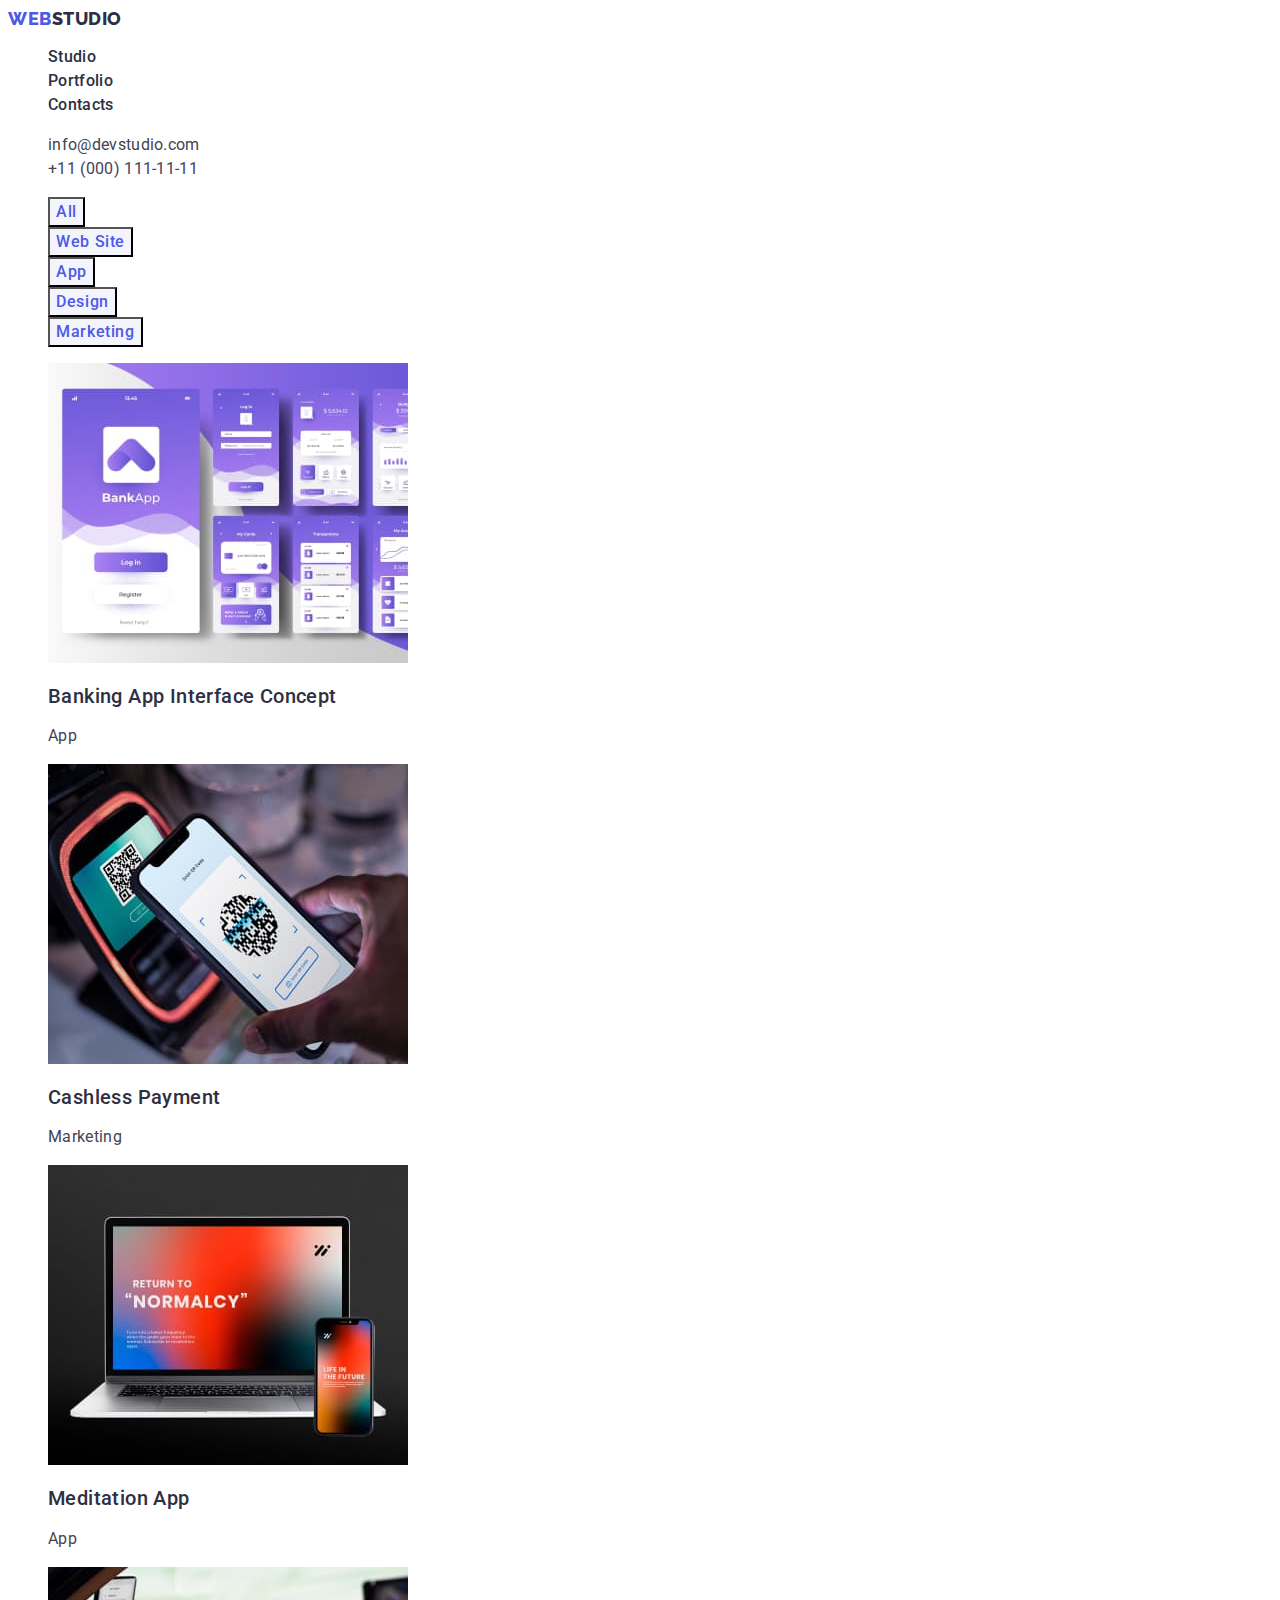
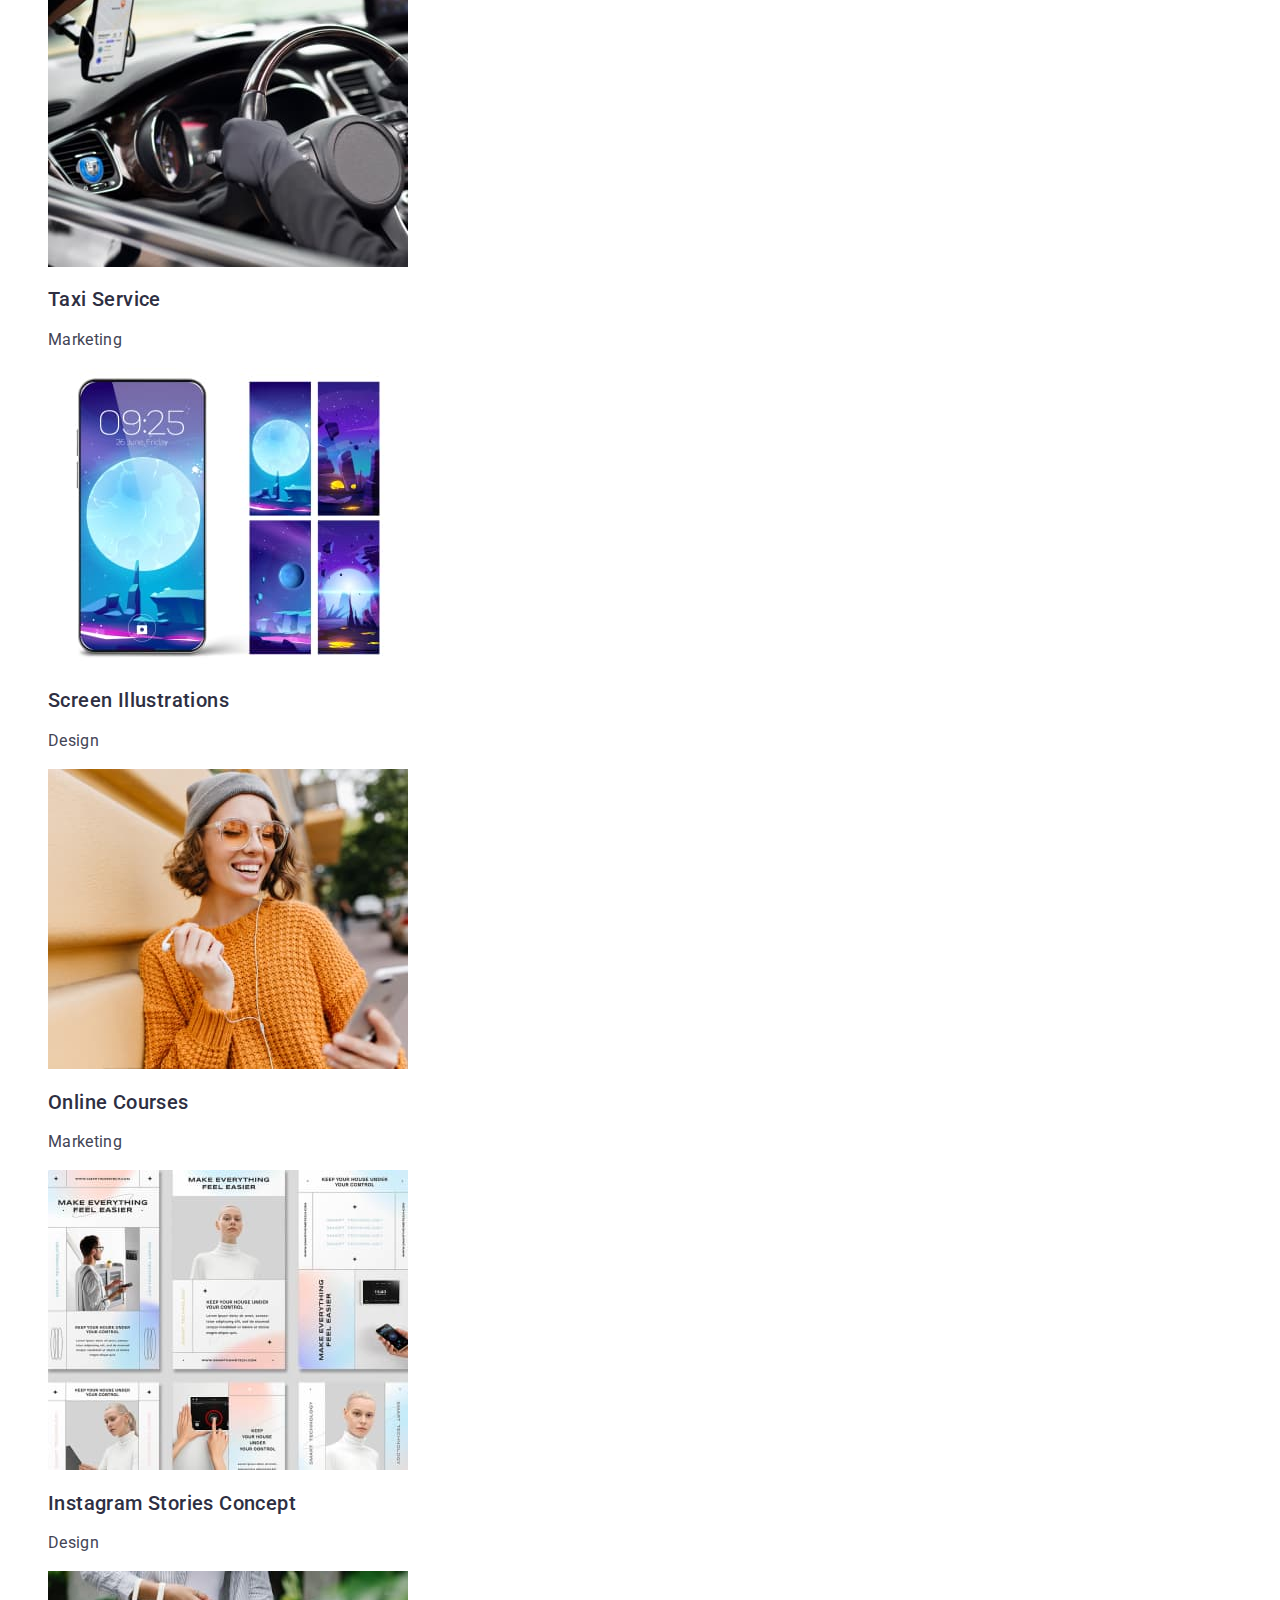
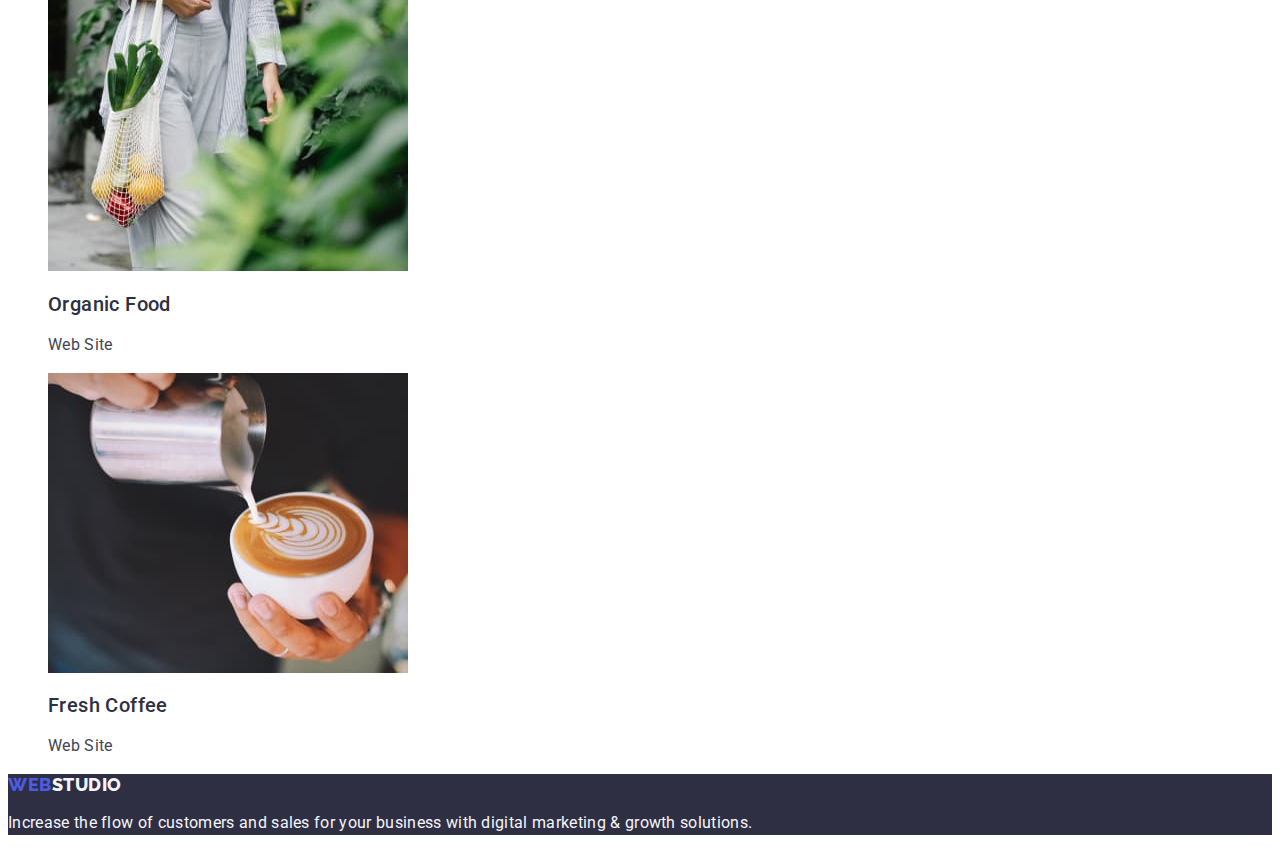
==== portfolio.html @ 54112d0d "w" ====
<!DOCTYPE html>
<html lang="en">
  <head>
    <meta charset="UTF-8" />
    <meta http-equiv="X-UA-Compatible" content="IE=edge" />
    <meta name="viewport" content="width=device-width, initial-scale=1.0" />
    <title>Portfolio</title>
    <link rel="preconnect" href="https://fonts.googleapis.com" />
    <link rel="preconnect" href="https://fonts.gstatic.com" crossorigin />
    <link
      href="https://fonts.googleapis.com/css2?family=Raleway:wght@800&family=Roboto:wght@400;500;700&display=swap"
      rel="stylesheet"
    />
    <link rel="stylesheet" href="./css/styles.css" />
  </head>
  <body>
    <header>
      <nav class="list">
        <!-- добавити посилання -->

        <a href="./index.html" class="logo-link link"
          >Web<span class="studio">Studio</span>
        </a>
        <ul class="list">
          <li>
            <a href="./index.html" class="header-nav-link link"> Studio</a>
          </li>
          <li>
            <a href="./portfolio.html" class="header-nav-link link"
              >Portfolio</a
            >
          </li>
          <li><a href="" class="header-nav-link link">Contacts</a></li>
        </ul>
      </nav>
      <address class="address">
        <ul class="list">
          <li>
            <a href="mailto:info@devstudio.com" class="link ada"
              >info@devstudio.com</a
            >
          </li>
          <li>
            <a href="tel:+110001111111" class="link ada">
              +11 (000) 111-11-11</a
            >
          </li>
        </ul>
      </address>
    </header>
    <main>
      <section>
        <h1 hidden>something</h1>
        <ul class="list">
          <li><button type="button" class="but">All</button></li>
          <li><button type="button" class="but">Web Site</button></li>
          <li><button type="button" class="but">App</button></li>
          <li><button type="button" class="but">Design</button></li>
          <li><button type="button" class="but">Marketing</button></li>
        </ul>
        <ul class="list">
          <li>
            <a href="" class="link"
              ><img
                src="./images/bankapp.jpg"
                alt="Banking App Interface Concept"
              />
              <h2 class="port_li">Banking App Interface Concept</h2>
              <p class="port_p">App</p></a
            >
          </li>
          <li>
            <a href="" class="link"
              ><img src="./images/bankpay.jpg" alt="Cashless Payment" />
              <h2 class="port_li">Cashless Payment</h2>
              <p class="port_p">Marketing</p></a
            >
          </li>
          <li>
            <a href="" class="link"
              ><img src="./images/comp.jpg" alt="Meditation App" />
              <h2 class="port_li">Meditation App</h2>
              <p class="port_p">App</p></a
            >
          </li>
          <li>
            <a href="" class="link"
              ><img src="./images/car.jpg" alt="Taxi Service" />
              <h2 class="port_li">Taxi Service</h2>
              <p class="port_p">Marketing</p></a
            >
          </li>
          <li>
            <a href="" class="link"
              ><img src="./images/iphone.jpg" alt="Screen Illustrations" />
              <h2 class="port_li">Screen Illustrations</h2>
              <p class="port_p">Design</p></a
            >
          </li>
          <li>
            <a href="" class="link"
              ><img src="./images/womencap.jpg" alt="Online Courses" />
              <h2 class="port_li">Online Courses</h2>
              <p class="port_p">Marketing</p></a
            >
          </li>
          <li>
            <a href="" class="link"
              ><img src="./images/idk.jpg" alt="Instagram Stories Concept" />
              <h2 class="port_li">Instagram Stories Concept</h2>
              <p class="port_p">Design</p></a
            >
          </li>
          <li>
            <a href="" class="link"
              ><img src="./images/eat.jpg" alt="Organic Food" />
              <h2 class="port_li">Organic Food</h2>
              <p class="port_p">Web Site</p></a
            >
          </li>
          <li>
            <a href="" class="link"
              ><img src="./images/coffee.jpg" alt="Fresh Coffee" />
              <h2 class="port_li">Fresh Coffee</h2>
              <p class="port_p">Web Site</p></a
            >
          </li>
        </ul>
      </section>
    </main>
    <footer class="port_footer">
      <a href="./index.html" class="logo-link link"
        >Web<span class="studios">Studio</span>
      </a>
      <p class="last">
        Increase the flow of customers and sales for your business with digital
        marketing & growth solutions.
      </p>
    </footer>
  </body>
</html>
---- css/styles.css ----
:root {
  --stcolor: #434455;
  --whcolor: #ffffff;
  --pcolor: #4d5ae5;
  --bcolor: #2e2f42;
  --pucolor: #404bbf;
  --wwcolor: #f4f4fd;
}

body {
  font-family: Roboto, sans-serif;
  color: var(--stcolor);
  background-color: var(--whcolor);
}

.logo-link {
  font-family: Raleway, sans-serif;
  font-weight: 800;
  font-size: 18px;
  line-height: 1.17;
  letter-spacing: 0.03em;
  text-transform: uppercase;
  color: var(--pcolor);
}

.studio {
  color: var(--bcolor);
}

.list {
  list-style: none;
}

.header-nav-link {
  font-weight: 500;
  font-size: 16px;
  line-height: 1.5;
  letter-spacing: 0.02em;
  color: var(--bcolor);
}

.header-nav-link:hover {
  color: var(--pucolor);
}

.header-nav-link:focus {
  color: var(--pucolor);
}

.link {
  text-decoration: none;
}

.address {
  font-style: normal;
}
.ada {
  color: var(--stcolor);
  line-height: 1.5;
  font-size: 16px;
  letter-spacing: 0.02em;
}

.ada:hover {
  color: var(--pucolor);
}

.ada:focus {
  color: var(--pucolor);
}

.first_section {
  background-color: var(--bcolor);
}

.sth {
  font-size: 56px;
  line-height: 1.07;
  text-align: center;
  letter-spacing: 0.02em;
  color: var(--whcolor);
}

.button {
  background-color: var(--pcolor);
  font-family: "Roboto", sans-serif;
  font-weight: 500;
  font-size: 16px;
  line-height: 1.5;
  letter-spacing: 0.04em;
  color: var(--whcolor);
  cursor: pointer;
}

.button:hover {
  background-color: var(--pucolor);
}
.button:focus {
  background-color: var(--pucolor);
}

.zagovolok {
  font-weight: 500;
  font-size: 20px;
  line-height: 1.2;
  letter-spacing: 0.02em;
  color: var(--bcolor);
}

.petuh {
  font-size: 16px;
  line-height: 1.5;
  letter-spacing: 0.02em;
  color: var(--stcolor);
}

.what {
  font-size: 36px;
  line-height: 1.11;
  text-align: center;
  letter-spacing: 0.02em;
  text-transform: capitalize;
  color: var(--bcolor);
}

.last_sec {
  background-color: var(--wwcolor);
}

.pngg {
  background-color: var(--whcolor);
}
.footer {
  background-color: var(--bcolor);
}

.studios {
  color: var(--wwcolor);
}

.but {
  font-family: "Roboto", sans-serif;
  font-weight: 500;
  font-size: 16px;
  line-height: 1.5;
  letter-spacing: 0.04em;
  color: var(--pcolor);
  background-color: var(--wwcolor);
  cursor: pointer;
}

.but:hover {
  color: var(--whcolor);
  background-color: var(--pucolor);
}

.but:focus {
  color: var(--whcolor);
  background-color: var(--pucolor);
}

.port_li {
  font-weight: 500;
  font-size: 20px;
  line-height: 1.2;
  letter-spacing: 0.02em;
  color: var(--bcolor);
}

.port_p {
  font-size: 16px;
  line-height: 1.5;
  letter-spacing: 0.02em;
  color: var(--stcolor);
}

.port_footer {
  background-color: var(--bcolor);
}

.last {
  font-family: Roboto, sans-serif;
  color: var(--wwcolor);
  font-weight: 400;
  font-size: 16px;
  line-height: 24px;

  letter-spacing: 0.02em;
}
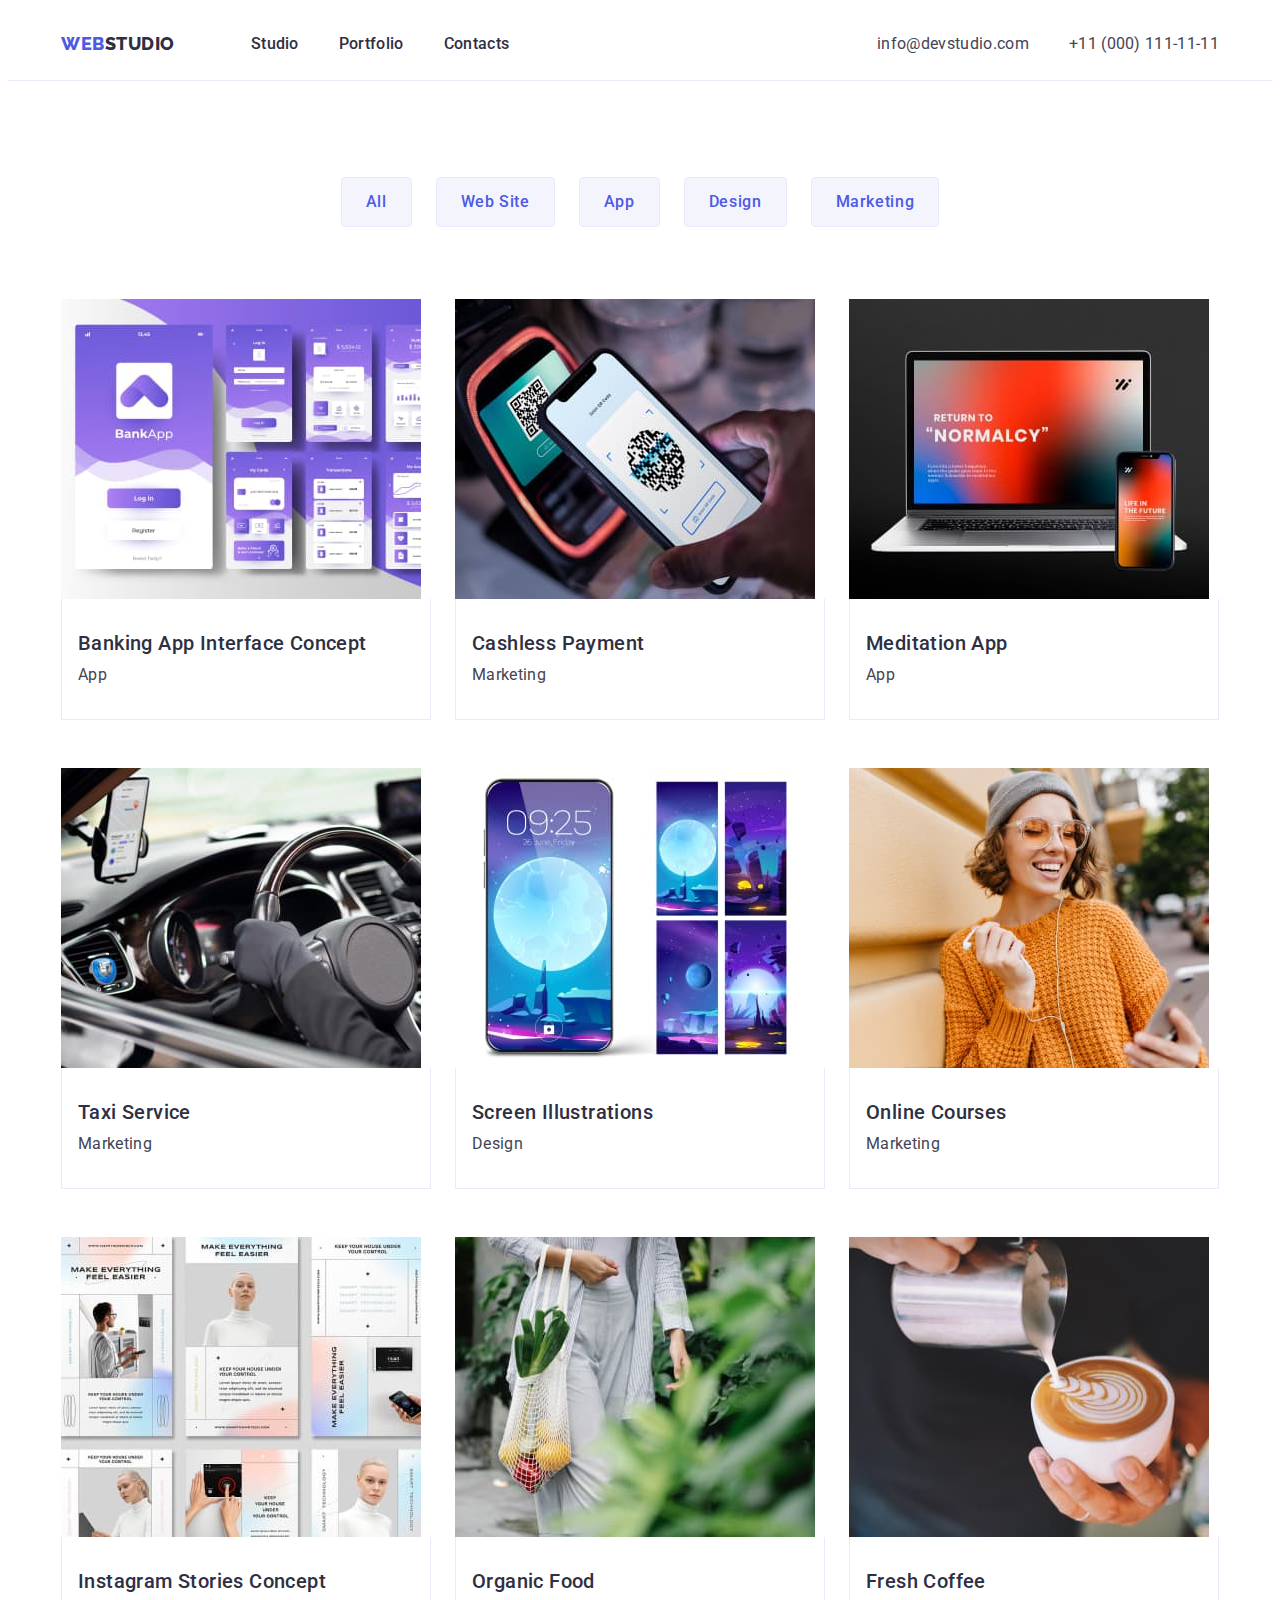
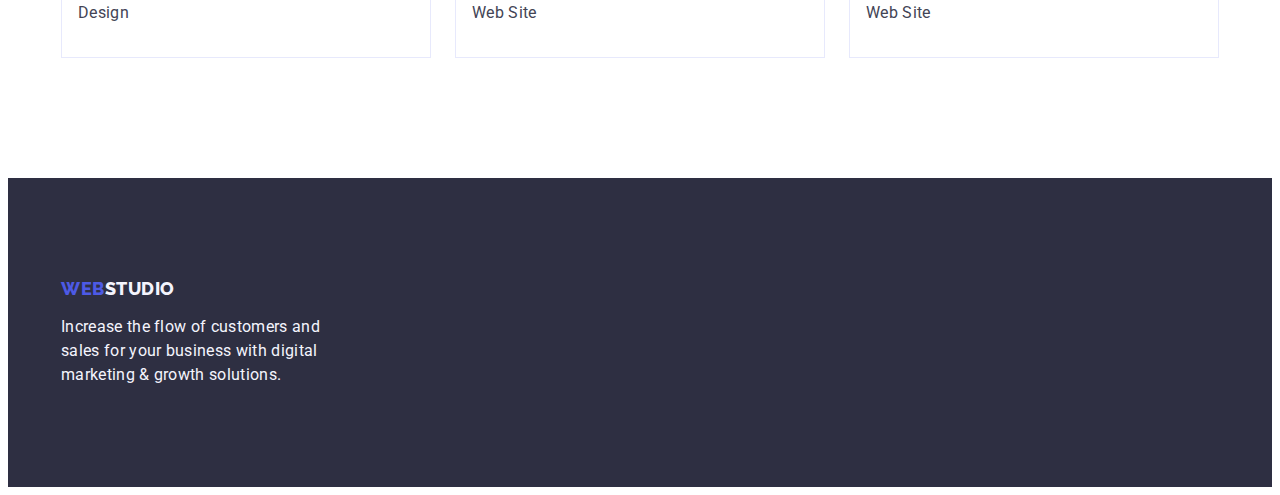
==== commit 690143e0: "2" ====
--- a/portfolio.html
+++ b/portfolio.html
@@ -5,137 +5,228 @@
     <meta http-equiv="X-UA-Compatible" content="IE=edge" />
     <meta name="viewport" content="width=device-width, initial-scale=1.0" />
     <title>Portfolio</title>
+    <link
+      rel="stylesheet"
+      href="https://cdnjs.cloudflare.com/ajax/libs/modern-normalize/1.1.0/modern-normalize.min.css"
+      integrity="sha512-wpPYUAdjBVSE4KJnH1VR1HeZfpl1ub8YT/NKx4PuQ5NmX2tKuGu6U/JRp5y+Y8XG2tV+wKQpNHVUX03MfMFn9Q=="
+      crossorigin="anonymous"
+      referrerpolicy="no-referrer"
+    />
     <link rel="preconnect" href="https://fonts.googleapis.com" />
     <link rel="preconnect" href="https://fonts.gstatic.com" crossorigin />
     <link
-      href="https://fonts.googleapis.com/css2?family=Raleway:wght@800&family=Roboto:wght@400;500;700&display=swap"
+      href="https://fonts.googleapis.com/css2?family=Raleway:wght@800&family=Roboto:wght@400;500;700;900&display=swap"
       rel="stylesheet"
     />
     <link rel="stylesheet" href="./css/styles.css" />
   </head>
+
   <body>
-    <header>
-      <nav class="list">
-        <!-- добавити посилання -->
-
-        <a href="./index.html" class="logo-link link"
-          >Web<span class="studio">Studio</span>
-        </a>
-        <ul class="list">
-          <li>
-            <a href="./index.html" class="header-nav-link link"> Studio</a>
-          </li>
-          <li>
-            <a href="./portfolio.html" class="header-nav-link link"
-              >Portfolio</a
-            >
-          </li>
-          <li><a href="" class="header-nav-link link">Contacts</a></li>
-        </ul>
-      </nav>
-      <address class="address">
-        <ul class="list">
-          <li>
-            <a href="mailto:info@devstudio.com" class="link ada"
-              >info@devstudio.com</a
-            >
-          </li>
-          <li>
-            <a href="tel:+110001111111" class="link ada">
-              +11 (000) 111-11-11</a
-            >
-          </li>
-        </ul>
-      </address>
+    <!------- Header ------->
+    <header class="header-box">
+      <div class="container header-container">
+        <nav class="header-nav link">
+          <a href="./index.html" class="header-logo link"
+            >Web<span class="dark-logo logo">Studio</span></a
+          >
+          <ul class="header-list list">
+            <li class="header-item">
+              <a href="./index.html" class="header-link link">Studio</a>
+            </li>
+            <li class="header-item">
+              <a href="./portfolio.html" class="header-link link">Portfolio</a>
+            </li>
+            <li class="header-item">
+              <a href="" class="header-link link">Contacts</a>
+            </li>
+          </ul>
+        </nav>
+
+        <address class="contacts">
+          <ul class="contacts-list list">
+            <li class="contacts-item">
+              <a href="mailto:info@devstudio.com" class="contacts-link link"
+                >info@devstudio.com</a
+              >
+            </li>
+            <li class="contacts-item">
+              <a href="tel:+110001111111" class="contacts-link link"
+                >+11 (000) 111-11-11</a
+              >
+            </li>
+          </ul>
+        </address>
+      </div>
     </header>
+
+    <!--------Example --------->
+
     <main>
-      <section>
-        <h1 hidden>something</h1>
-        <ul class="list">
-          <li><button type="button" class="but">All</button></li>
-          <li><button type="button" class="but">Web Site</button></li>
-          <li><button type="button" class="but">App</button></li>
-          <li><button type="button" class="but">Design</button></li>
-          <li><button type="button" class="but">Marketing</button></li>
-        </ul>
-        <ul class="list">
-          <li>
-            <a href="" class="link"
-              ><img
-                src="./images/bankapp.jpg"
-                alt="Banking App Interface Concept"
-              />
-              <h2 class="port_li">Banking App Interface Concept</h2>
-              <p class="port_p">App</p></a
-            >
-          </li>
-          <li>
-            <a href="" class="link"
-              ><img src="./images/bankpay.jpg" alt="Cashless Payment" />
-              <h2 class="port_li">Cashless Payment</h2>
-              <p class="port_p">Marketing</p></a
-            >
-          </li>
-          <li>
-            <a href="" class="link"
-              ><img src="./images/comp.jpg" alt="Meditation App" />
-              <h2 class="port_li">Meditation App</h2>
-              <p class="port_p">App</p></a
-            >
-          </li>
-          <li>
-            <a href="" class="link"
-              ><img src="./images/car.jpg" alt="Taxi Service" />
-              <h2 class="port_li">Taxi Service</h2>
-              <p class="port_p">Marketing</p></a
-            >
-          </li>
-          <li>
-            <a href="" class="link"
-              ><img src="./images/iphone.jpg" alt="Screen Illustrations" />
-              <h2 class="port_li">Screen Illustrations</h2>
-              <p class="port_p">Design</p></a
-            >
-          </li>
-          <li>
-            <a href="" class="link"
-              ><img src="./images/womencap.jpg" alt="Online Courses" />
-              <h2 class="port_li">Online Courses</h2>
-              <p class="port_p">Marketing</p></a
-            >
-          </li>
-          <li>
-            <a href="" class="link"
-              ><img src="./images/idk.jpg" alt="Instagram Stories Concept" />
-              <h2 class="port_li">Instagram Stories Concept</h2>
-              <p class="port_p">Design</p></a
-            >
-          </li>
-          <li>
-            <a href="" class="link"
-              ><img src="./images/eat.jpg" alt="Organic Food" />
-              <h2 class="port_li">Organic Food</h2>
-              <p class="port_p">Web Site</p></a
-            >
-          </li>
-          <li>
-            <a href="" class="link"
-              ><img src="./images/coffee.jpg" alt="Fresh Coffee" />
-              <h2 class="port_li">Fresh Coffee</h2>
-              <p class="port_p">Web Site</p></a
-            >
-          </li>
-        </ul>
+      <section class="example-section">
+        <div class="example-container container">
+          <h1 class="visually-hidden title">Our examples</h1>
+          <ul class="filter-list list">
+            <li class="filter-item">
+              <button type="button" class="filter-button button">All</button>
+            </li>
+            <li class="filter-item">
+              <button type="button" class="filter-button button">
+                Web Site
+              </button>
+            </li>
+            <li class="filter-item">
+              <button type="button" class="filter-button button">App</button>
+            </li>
+            <li class="filter-item">
+              <button type="button" class="filter-button button">Design</button>
+            </li>
+            <li class="filter-item">
+              <button type="button" class="filter-button button">
+                Marketing
+              </button>
+            </li>
+          </ul>
+
+          <ul class="example-list list">
+            <li class="example-item">
+              <a class="example-link link">
+                <img
+                  src="./images/bankapp.jpg"
+                  alt="The concept of the interface of the banking program on the forms"
+                  width="360"
+                />
+                <div class="example-desc">
+                  <h2 class="example-subtitle subtitle">
+                    Banking App Interface Concept
+                  </h2>
+                  <p class="example-text text">App</p>
+                </div>
+              </a>
+            </li>
+            <li class="example-item">
+              <a class="example-link link">
+                <img
+                  src="./images/bankpay.jpg"
+                  alt="The phone scans a QR code for payment"
+                  width="360"
+                />
+                <div class="example-desc">
+                  <h2 class="example-subtitle subtitle">Cashless Payment</h2>
+                  <p class="example-text text">Marketing</p>
+                </div>
+              </a>
+            </li>
+            <li class="example-item">
+              <a class="example-link link">
+                <img
+                  src="./images/comp.jpg"
+                  alt="An application for meditation on two media at once, a laptop and a phone"
+                  width="360"
+                />
+                <div class="example-desc">
+                  <h2 class="example-subtitle subtitle">Meditation App</h2>
+                  <p class="example-text text">App</p>
+                </div>
+              </a>
+            </li>
+            <li class="example-item">
+              <a class="example-link link">
+                <img
+                  src="./images/car.jpg"
+                  alt="A mobile phone with a street search application on the background of a car dashboard"
+                  width="360"
+                />
+                <div class="example-desc">
+                  <h2 class="example-subtitle subtitle">Taxi Service</h2>
+                  <p class="example-text text">Marketing</p>
+                </div>
+              </a>
+            </li>
+            <li class="example-item">
+              <a class="example-link link">
+                <img
+                  src="./images/iphone.jpg"
+                  alt="Different mobile phone screens"
+                  width="360"
+                />
+                <div class="example-desc">
+                  <h2 class="example-subtitle subtitle">
+                    Screen Illustrations
+                  </h2>
+                  <p class="example-text text">Design</p>
+                </div>
+              </a>
+            </li>
+            <li class="example-item">
+              <a class="example-link link">
+                <img
+                  src="./images/womencap.jpg"
+                  alt="A girl in sunglasses, headphones and an anchor jumper"
+                  width="360"
+                />
+                <div class="example-desc">
+                  <h2 class="example-subtitle subtitle">Online Courses</h2>
+                  <p class="example-text text">Marketing</p>
+                </div>
+              </a>
+            </li>
+            <li class="example-item">
+              <a class="example-link link">
+                <img
+                  src="./images/idk.jpg"
+                  alt="Several pages with the concept of Instagram Stories"
+                  width="360"
+                />
+                <div class="example-desc">
+                  <h2 class="example-subtitle subtitle">
+                    Instagram Stories Concept
+                  </h2>
+                  <p class="example-text text">Design</p>
+                </div>
+              </a>
+            </li>
+            <li class="example-item">
+              <a class="example-link link">
+                <img
+                  src="./images/eat.jpg"
+                  alt="A bag with organic products on a girl's hand"
+                  width="360"
+                />
+                <div class="example-desc">
+                  <h2 class="example-subtitle subtitle">Organic Food</h2>
+                  <p class="example-text text">Web Site</p>
+                </div>
+              </a>
+            </li>
+            <li class="example-item">
+              <a class="example-link link">
+                <img
+                  src="./images/coffee.jpg"
+                  alt="A cup of fresh coffee with latte art"
+                  width="360"
+                />
+                <div class="example-desc">
+                  <h2 class="example-subtitle subtitle">Fresh Coffee</h2>
+                  <p class="example-text text">Web Site</p>
+                </div>
+              </a>
+            </li>
+          </ul>
+        </div>
       </section>
     </main>
-    <footer class="port_footer">
-      <a href="./index.html" class="logo-link link"
-        >Web<span class="studios">Studio</span>
-      </a>
-      <p class="last">
-        Increase the flow of customers and sales for your business with digital
-        marketing & growth solutions.
-      </p>
+
+    <!--------- Footer --------->
+    <footer class="page-footer">
+      <div class="footer-container container">
+        <a href="./index.html" class="footer-logo link"
+          >Web<span class="logo-light">Studio</span></a
+        >
+        <p class="footer-text text">
+          Increase the flow of customers and sales for your business with
+          digital marketing & growth solutions.
+        </p>
+      </div>
     </footer>
   </body>
 </html>
--- a/css/styles.css
+++ b/css/styles.css
@@ -1,189 +1,398 @@
 :root {
-  --stcolor: #434455;
-  --whcolor: #ffffff;
-  --pcolor: #4d5ae5;
-  --bcolor: #2e2f42;
-  --pucolor: #404bbf;
-  --wwcolor: #f4f4fd;
-}
+  --primary-brand-color-iris: #4d5ae5;
+  --hovered-color-ocean: #404bbf;
+  --title-color-navy-blue: #2e2f42;
+  --brand-text-color-slate: #434455;
+  --background-color-white: #ffffff;
+  --card-background-color-cloud: #f4f4fd;
+  /* --success-color-green: #31d0aa;
+    --subtle-color-light-slate: #8e8f99;*/
+  --border-color-cornflower: #e7e9fc;
+  /*--overlay-color-navy-blue-modal: #2e2f42;
+    --hero-background-color-grey: #2e2f42;
+    --modal-background-color-dairy: #fcfcfc; */
+}
+
+/*! -------reset------- */
+
+.link {
+  text-decoration: none;
+}
+
+.list {
+  list-style: none;
+}
+
+h1,
+h2,
+h3,
+h4,
+h5,
+h6,
+p {
+  margin-top: 0;
+  margin-bottom: 0;
+}
+
+ul {
+  margin-top: 0;
+  margin-bottom: 0;
+  padding-left: 0;
+}
+
+address {
+  font-style: normal;
+}
+
+img {
+  display: block;
+  max-width: 100%;
+  height: auto;
+}
+
+/*? Content */
 
 body {
-  font-family: Roboto, sans-serif;
-  color: var(--stcolor);
-  background-color: var(--whcolor);
-}
-
-.logo-link {
-  font-family: Raleway, sans-serif;
+  font-family: "Roboto", sans-serif;
+  font-style: normal;
+  background-color: var(--background-color-white);
+  color: var(--brand-text-color-slate);
+}
+
+.container {
+  width: 1158px;
+  padding: 0 15px;
+  margin-left: auto;
+  margin-right: auto;
+  /* outline: 2px solid green;  */
+}
+
+.header-logo,
+.footer-logo {
+  font-family: "Raleway", sans-serif;
+  list-style: none;
   font-weight: 800;
   font-size: 18px;
   line-height: 1.17;
   letter-spacing: 0.03em;
   text-transform: uppercase;
-  color: var(--pcolor);
-}
-
-.studio {
-  color: var(--bcolor);
-}
-
-.list {
-  list-style: none;
-}
-
-.header-nav-link {
+  text-decoration: none;
+  color: var(--title-color-navy-blue);
+}
+
+.title {
+  font-size: 36px;
+  line-height: 1.11;
+  letter-spacing: 0.02em;
+  text-align: center;
+  color: var(--title-color-navy-blue);
+}
+
+.subtitle {
+  font-weight: 500;
+  font-size: 20px;
+  line-height: 1.2;
+  letter-spacing: 0.02em;
+  color: var(--title-color-navy-blue);
+}
+
+.text {
+  font-size: 16px;
+  line-height: 1.5;
+  letter-spacing: 0.02em;
+  color: var(--brand-text-color-slate);
+}
+
+.button {
+  font-family: inherit;
+  font-style: normal;
   font-weight: 500;
   font-size: 16px;
   line-height: 1.5;
-  letter-spacing: 0.02em;
-  color: var(--bcolor);
-}
-
-.header-nav-link:hover {
-  color: var(--pucolor);
-}
-
-.header-nav-link:focus {
-  color: var(--pucolor);
-}
-
-.link {
+  align-items: center;
+  letter-spacing: 0.04em;
   text-decoration: none;
-}
-
-.address {
+  text-transform: none;
+  cursor: pointer;
+}
+
+.visually-hidden {
+  position: absolute;
+  width: 1px;
+  height: 1px;
+  margin: -1px;
+  border: 0;
+  padding: 0;
+  white-space: nowrap;
+  clip-path: inset(100%);
+  clip: rect(0 0 0 0);
+  overflow: hidden;
+}
+
+/** --------- Header --------- */
+
+.header-container {
+  display: flex;
+}
+
+.header-nav {
+  margin-right: auto;
+  padding-top: 24px;
+  padding-bottom: 24px;
+  display: flex;
+  align-items: center;
+}
+
+.header-logo {
+  margin-right: 76px;
+  color: var(--primary-brand-color-iris);
+}
+
+.dark-logo {
+  color: var(--title-color-navy-blue);
+}
+
+.header-list {
+  display: flex;
+  gap: 40px;
+}
+
+.header-list .link:hover,
+.header-list .link:focus {
+  color: var(--hovered-color-ocean);
+}
+
+.header-item {
+  display: inline-block;
+}
+
+.header-link {
+  font-weight: 500;
+  font-size: 16px;
+  line-height: 1.5;
+  letter-spacing: 0.02em;
+  cursor: pointer;
+  color: var(--title-color-navy-blue);
+}
+
+.contacts-list {
+  padding-top: 24px;
+  padding-bottom: 24px;
+  gap: 40px;
+  align-items: center;
+  display: flex;
+}
+
+.contacts-item {
+  display: inline-block;
+}
+
+.contacts-link {
   font-style: normal;
-}
-.ada {
-  color: var(--stcolor);
+  font-size: 16px;
   line-height: 1.5;
-  font-size: 16px;
-  letter-spacing: 0.02em;
-}
-
-.ada:hover {
-  color: var(--pucolor);
-}
-
-.ada:focus {
-  color: var(--pucolor);
-}
-
-.first_section {
-  background-color: var(--bcolor);
-}
-
-.sth {
+  letter-spacing: 0.02em;
+  cursor: pointer;
+  color: var(--brand-text-color-slate);
+}
+
+.contacts-link:hover,
+.contacts-link:focus {
+  color: var(--hovered-color-ocean);
+}
+
+.header-box {
+  border-bottom: 1px solid var(--border-color-cornflower);
+}
+
+/** --------- Hero --------- */
+
+.hero-section {
+  padding-top: 188px;
+  padding-bottom: 188px;
+  text-align: center;
+  text-decoration: none;
+  background-color: var(--title-color-navy-blue);
+}
+
+.hero-title {
+  padding-bottom: 48px;
+  margin-left: auto;
+  margin-right: auto;
+  width: 496px;
   font-size: 56px;
   line-height: 1.07;
   text-align: center;
-  letter-spacing: 0.02em;
-  color: var(--whcolor);
-}
-
-.button {
-  background-color: var(--pcolor);
-  font-family: "Roboto", sans-serif;
-  font-weight: 500;
-  font-size: 16px;
-  line-height: 1.5;
-  letter-spacing: 0.04em;
-  color: var(--whcolor);
-  cursor: pointer;
-}
-
-.button:hover {
-  background-color: var(--pucolor);
-}
+  color: var(--background-color-white);
+}
+
+.hero-button {
+  padding: 16px 32px;
+  border-radius: 4px;
+  color: var(--background-color-white);
+  background-color: var(--primary-brand-color-iris);
+  border-color: transparent;
+}
+
+.button:hover,
 .button:focus {
-  background-color: var(--pucolor);
-}
-
-.zagovolok {
-  font-weight: 500;
-  font-size: 20px;
-  line-height: 1.2;
-  letter-spacing: 0.02em;
-  color: var(--bcolor);
-}
-
-.petuh {
-  font-size: 16px;
-  line-height: 1.5;
-  letter-spacing: 0.02em;
-  color: var(--stcolor);
-}
-
-.what {
-  font-size: 36px;
-  line-height: 1.11;
+  color: var(--background-color-white);
+  background-color: var(--hovered-color-ocean);
+}
+
+/** --------- Features --------- */
+
+.features-section {
+  padding-top: 120px;
+  padding-bottom: 120px;
+}
+
+.features-list {
+  display: flex;
+}
+
+.features-item {
+  display: inline-block;
+  max-width: 264px;
+}
+
+.features-item:not(:last-child) {
+  margin-right: 24px;
+}
+
+.features-subtitle {
+  padding-bottom: 8px;
+}
+
+/** --------- Services --------- */
+
+.services-section {
+  padding-bottom: 120px;
+}
+
+.services-title {
+  margin-bottom: 72px;
+  text-transform: capitalize;
+}
+
+.services-list {
+  display: flex;
+}
+
+.services-item:not(:last-child) {
+  margin-right: 24px;
+}
+
+/** --------- Team --------- */
+
+.team-section {
+  padding-top: 120px;
+  padding-bottom: 120px;
+  background-color: var(--card-background-color-cloud);
+}
+
+.team-title {
+  margin-bottom: 72px;
+  text-transform: capitalize;
+}
+
+.team-list {
+  display: flex;
+}
+
+.team-item {
+  background-color: var(--background-color-white);
+}
+
+.team-item:not(:last-child) {
+  margin-right: 24px;
+}
+
+.desc {
+  padding: 32px 16px;
   text-align: center;
-  letter-spacing: 0.02em;
-  text-transform: capitalize;
-  color: var(--bcolor);
-}
-
-.last_sec {
-  background-color: var(--wwcolor);
-}
-
-.pngg {
-  background-color: var(--whcolor);
-}
-.footer {
-  background-color: var(--bcolor);
-}
-
-.studios {
-  color: var(--wwcolor);
-}
-
-.but {
-  font-family: "Roboto", sans-serif;
-  font-weight: 500;
-  font-size: 16px;
-  line-height: 1.5;
-  letter-spacing: 0.04em;
-  color: var(--pcolor);
-  background-color: var(--wwcolor);
-  cursor: pointer;
-}
-
-.but:hover {
-  color: var(--whcolor);
-  background-color: var(--pucolor);
-}
-
-.but:focus {
-  color: var(--whcolor);
-  background-color: var(--pucolor);
-}
-
-.port_li {
-  font-weight: 500;
-  font-size: 20px;
-  line-height: 1.2;
-  letter-spacing: 0.02em;
-  color: var(--bcolor);
-}
-
-.port_p {
-  font-size: 16px;
-  line-height: 1.5;
-  letter-spacing: 0.02em;
-  color: var(--stcolor);
-}
-
-.port_footer {
-  background-color: var(--bcolor);
-}
-
-.last {
-  font-family: Roboto, sans-serif;
-  color: var(--wwcolor);
-  font-weight: 400;
-  font-size: 16px;
-  line-height: 24px;
-
-  letter-spacing: 0.02em;
-}
+}
+
+.team-subtitle {
+  padding-bottom: 8px;
+}
+
+/** --------- Footer --------- */
+
+.page-footer {
+  padding-top: 100px;
+  padding-bottom: 100px;
+  background-color: var(--title-color-navy-blue);
+}
+
+.footer-logo {
+  display: inline-block;
+  padding-bottom: 16px;
+  color: var(--primary-brand-color-iris);
+}
+
+.logo-light {
+  color: var(--card-background-color-cloud);
+}
+
+.footer-text {
+  max-width: 264px;
+  color: var(--card-background-color-cloud);
+}
+
+/*? --------- Portfolio --------- */
+/** --------- Example filter --------- */
+
+.example-section {
+  padding-top: 96px;
+  padding-bottom: 120px;
+}
+
+.filter-list {
+  margin-bottom: 72px;
+  display: flex;
+  justify-content: center;
+}
+
+.filter-item:not(:last-child) {
+  margin-right: 24px;
+}
+
+.filter-button {
+  padding: 12px 24px;
+  border: 1px solid var(--border-color-cornflower);
+  border-radius: 4px;
+  color: var(--primary-brand-color-iris);
+  background: var(--card-background-color-cloud);
+}
+
+.filter-button:hover,
+.filter-button:focus {
+  color: var(--background-color-white);
+  background: var(--hovered-color-ocean);
+}
+
+/** --------- Example --------- */
+.example-list {
+  display: flex;
+  flex-wrap: wrap;
+  gap: 48px 24px;
+}
+
+.example-item {
+  flex-basis: calc((100% - 48px) / 3);
+}
+
+.example-item:nth-last-child(-n + 3) {
+  margin-bottom: none;
+}
+
+.example-desc {
+  padding: 32px 16px;
+  border: 1px solid var(--border-color-cornflower);
+  border-top: none;
+}
+
+.example-subtitle {
+  margin-bottom: 8px;
+}
